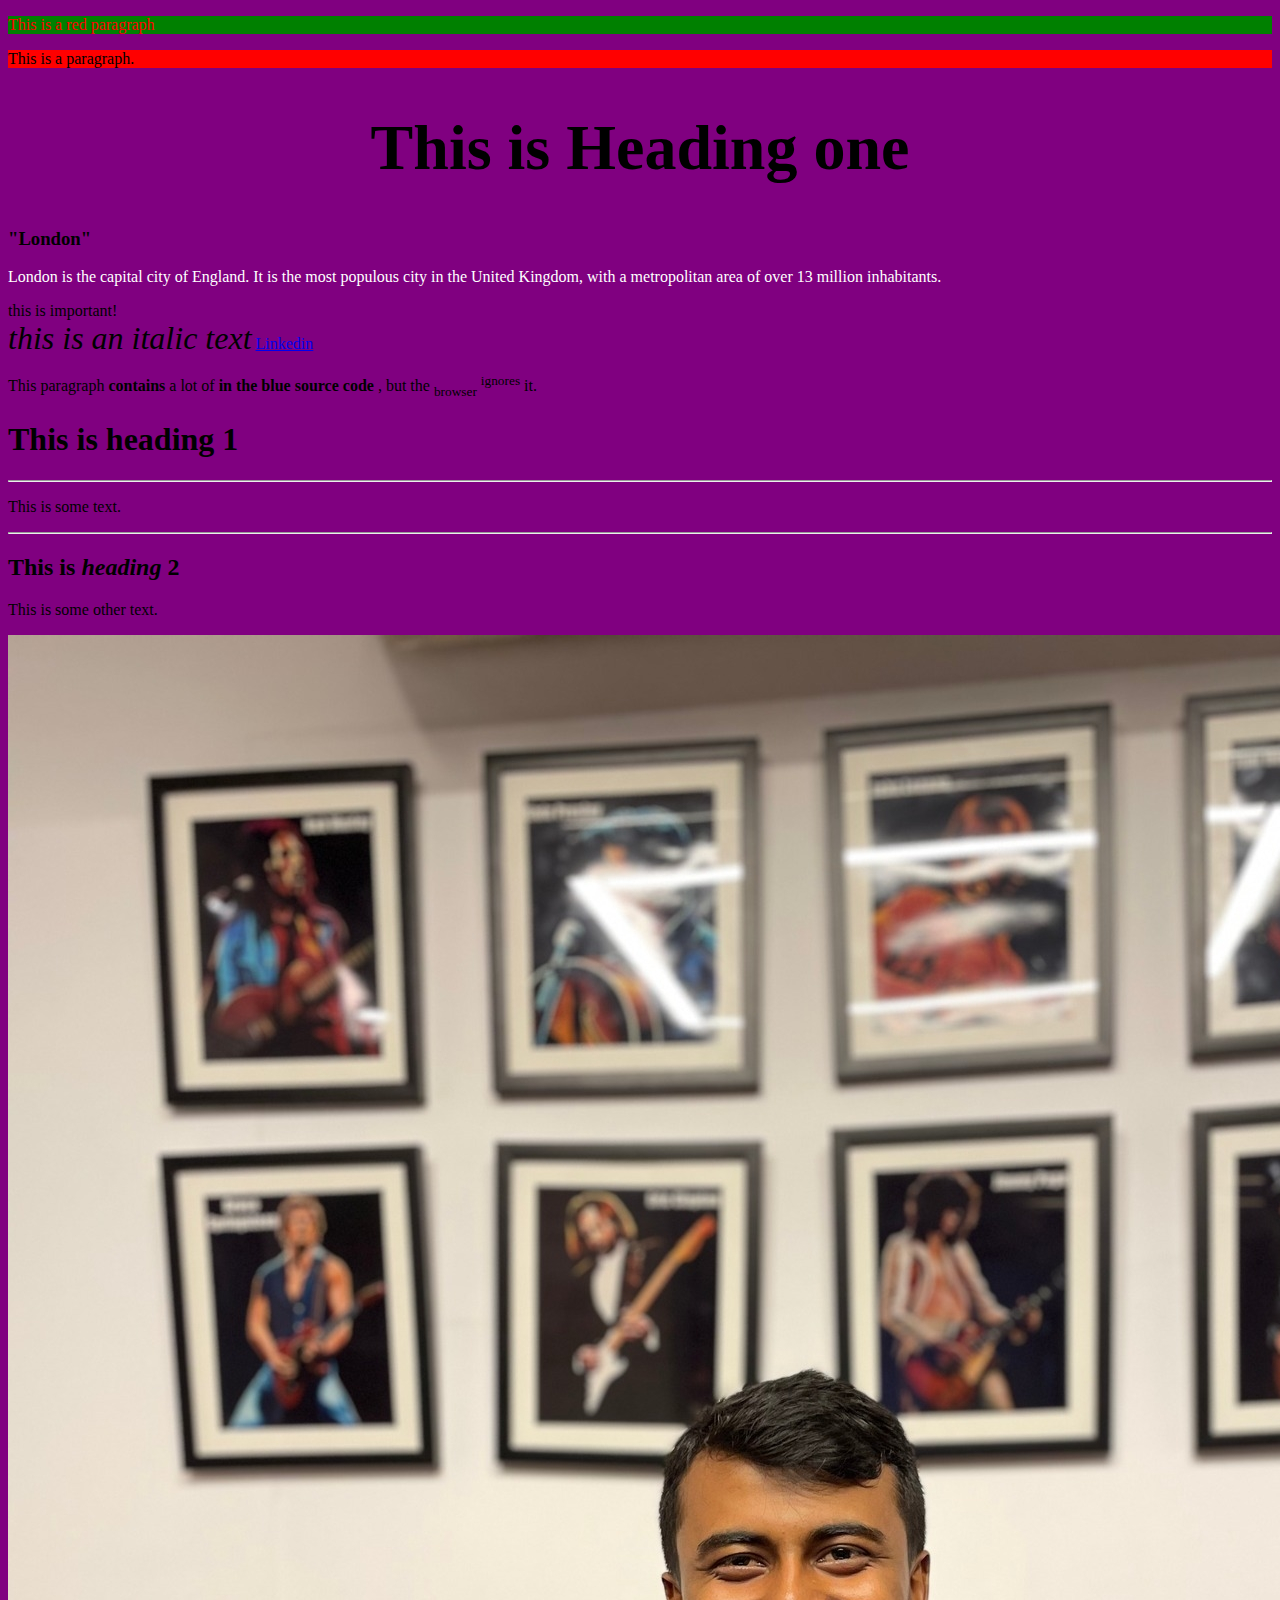
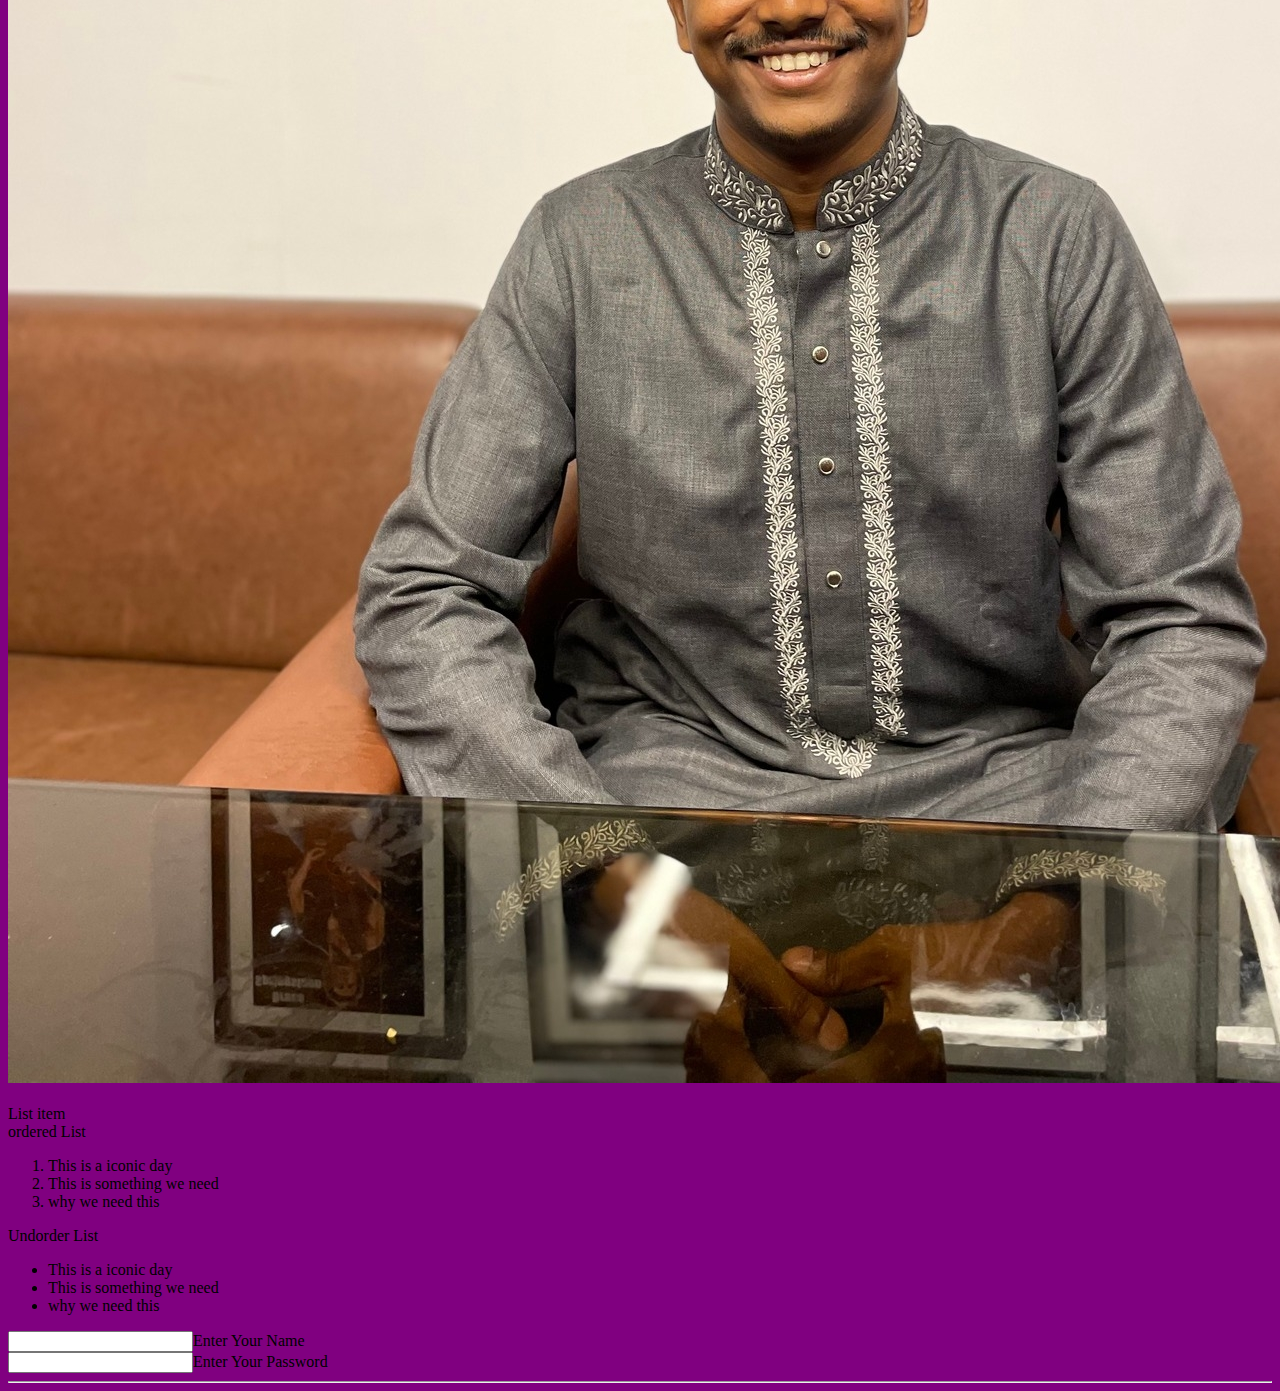
==== first.html @ ff7970a6 "My fist github upload" ====
<!DOCTYPE html>
<html lang="en-US">
<head>
    <title>My first website</title>
</head>
<body style="background-color:purple;">


<p style= "background-color: green; color:red"> This is a red paragraph</p>
<p title="I'm a tooltip" style="background-color:Red">This is a paragraph.</p>

<h1 style="font-size:400%; font-family:verdana; text-align:center;" > This is Heading one</h1>
<h3> "London" </h3>

<p style="color:white; font-family:verdana;">London is the capital city of England. It is the most populous city in the United Kingdom, with a metropolitan area of over 13 million inhabitants.</p>

<storng>this is important!</strong><br>
<i style=font-size:200%> this is an italic text</i>

<a href="https://www.linkedin.com/">Linkedin</a>
<p>
This paragraph <b>contains</b> a lot of <strong>in the blue source code</strong> , but the <sub>browser</sub>
<sup>ignores</sup> it.
</p>

<h1>This is heading 1</h1>
<hr>
<p>This is some text.</p>
<hr>
<h2>This is <em>heading</em> 2</h2>
<p>This is some other text.</p>

<img src="picture/imranprofilepic.jpg" alt="Imran"></img><br><br>


List item<br>
ordered List
<ol>
    <li>This is a iconic day</li>
    <li>This is something we need</li>
    <li>why we need this</li>
</ol>

Undorder List
<ul>
    <li>This is a iconic day</li>
    <li>This is something we need</li>
    <li>why we need this</li>
</ul>

<input type="text">Enter Your Name</input><br>
<input type="password">Enter Your Password</input>
<hr>
</body>
</html>
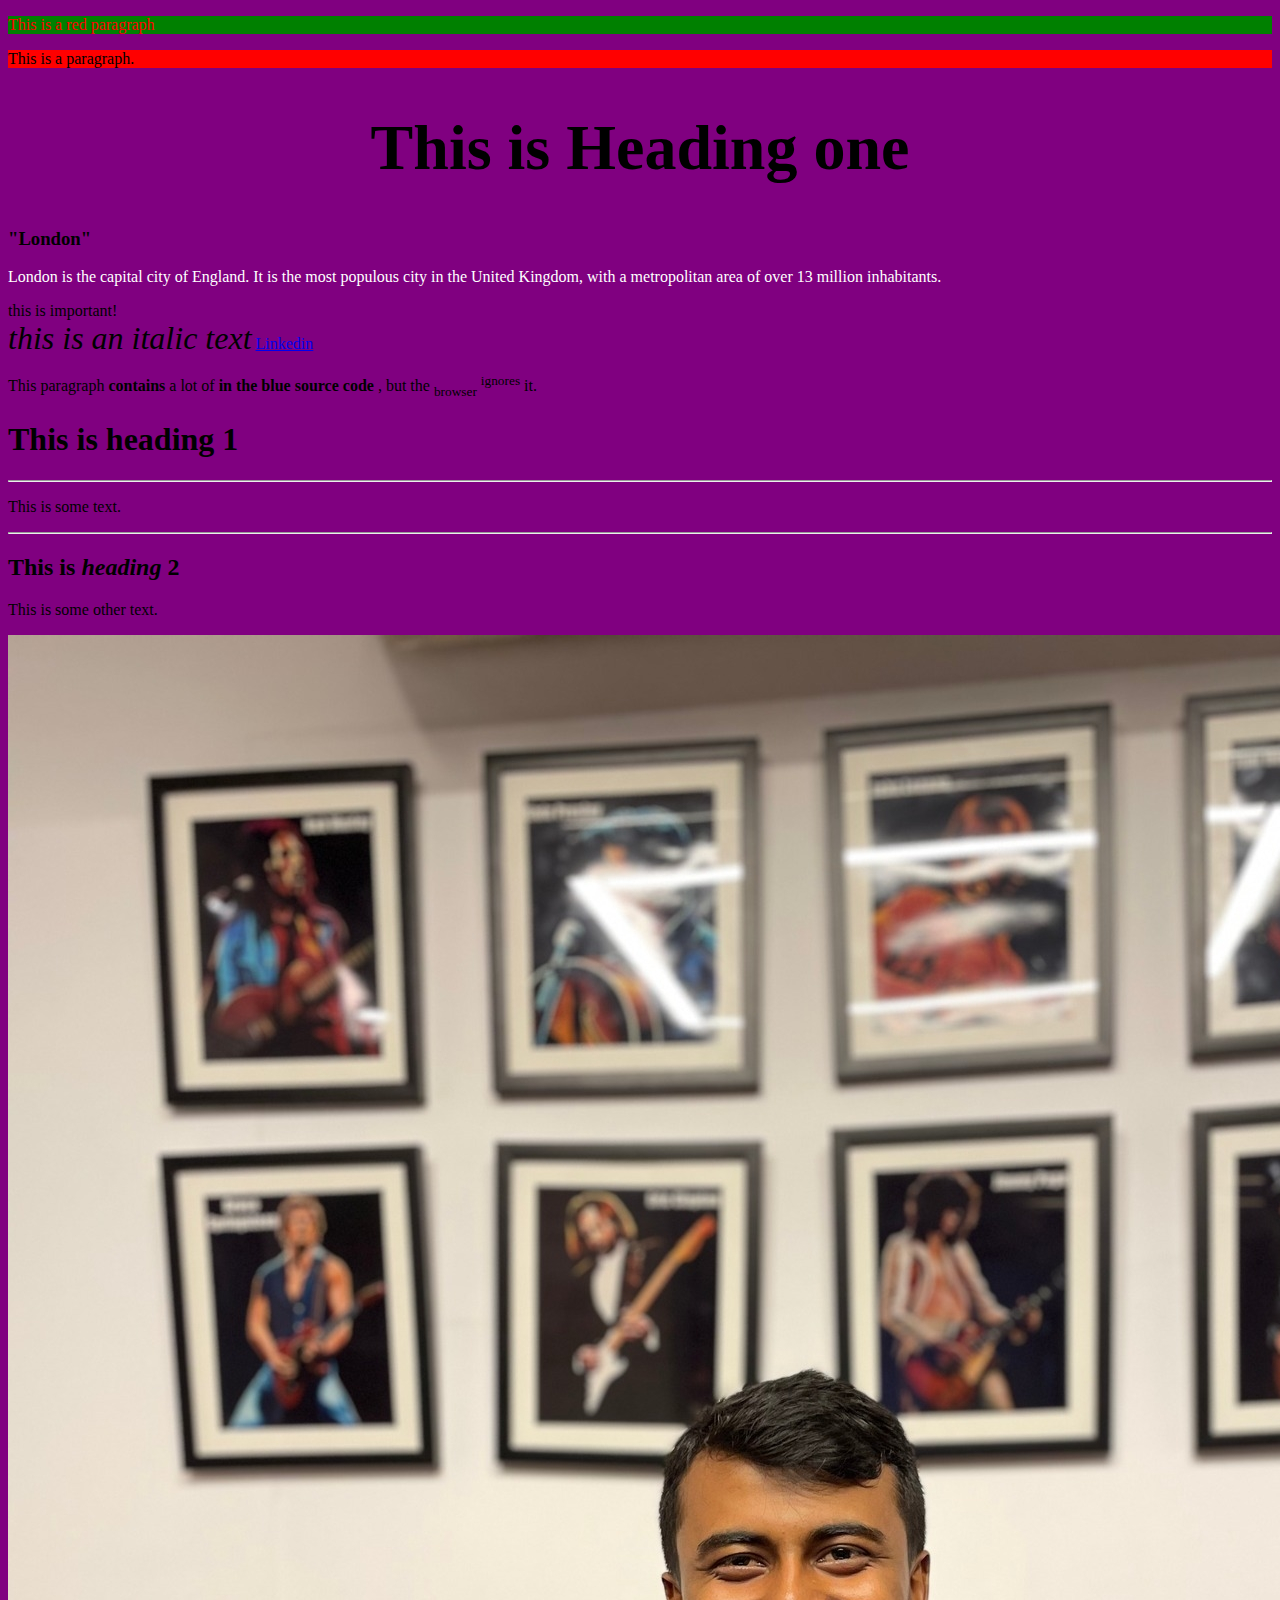
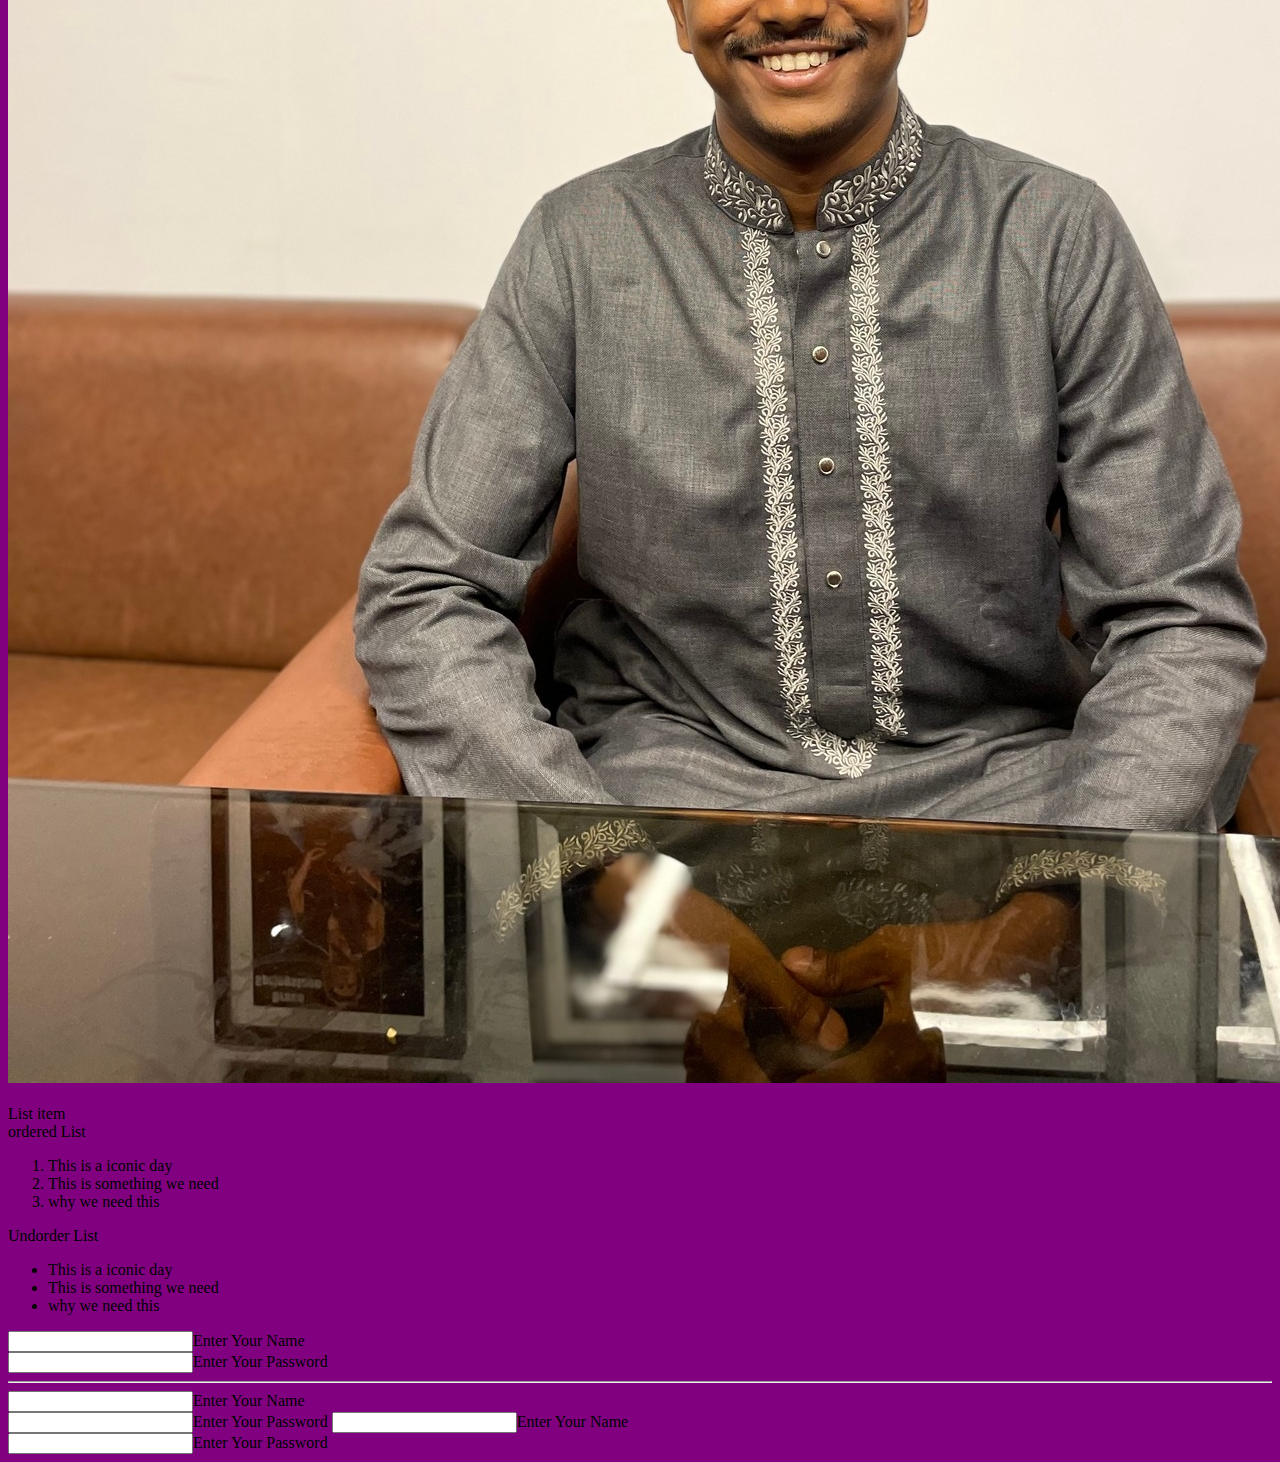
==== commit e5d5c6ee: "new element added at index" ====
--- a/first.html
+++ b/first.html
@@ -51,5 +51,12 @@
 <input type="text">Enter Your Name</input><br>
 <input type="password">Enter Your Password</input>
 <hr>
+
+<input type="text">Enter Your Name</input><br>
+<input type="password">Enter Your Password</input>
+<input type="text">Enter Your Name</input><br>
+<input type="password">Enter Your Password</input>
+
+
 </body>
 </html>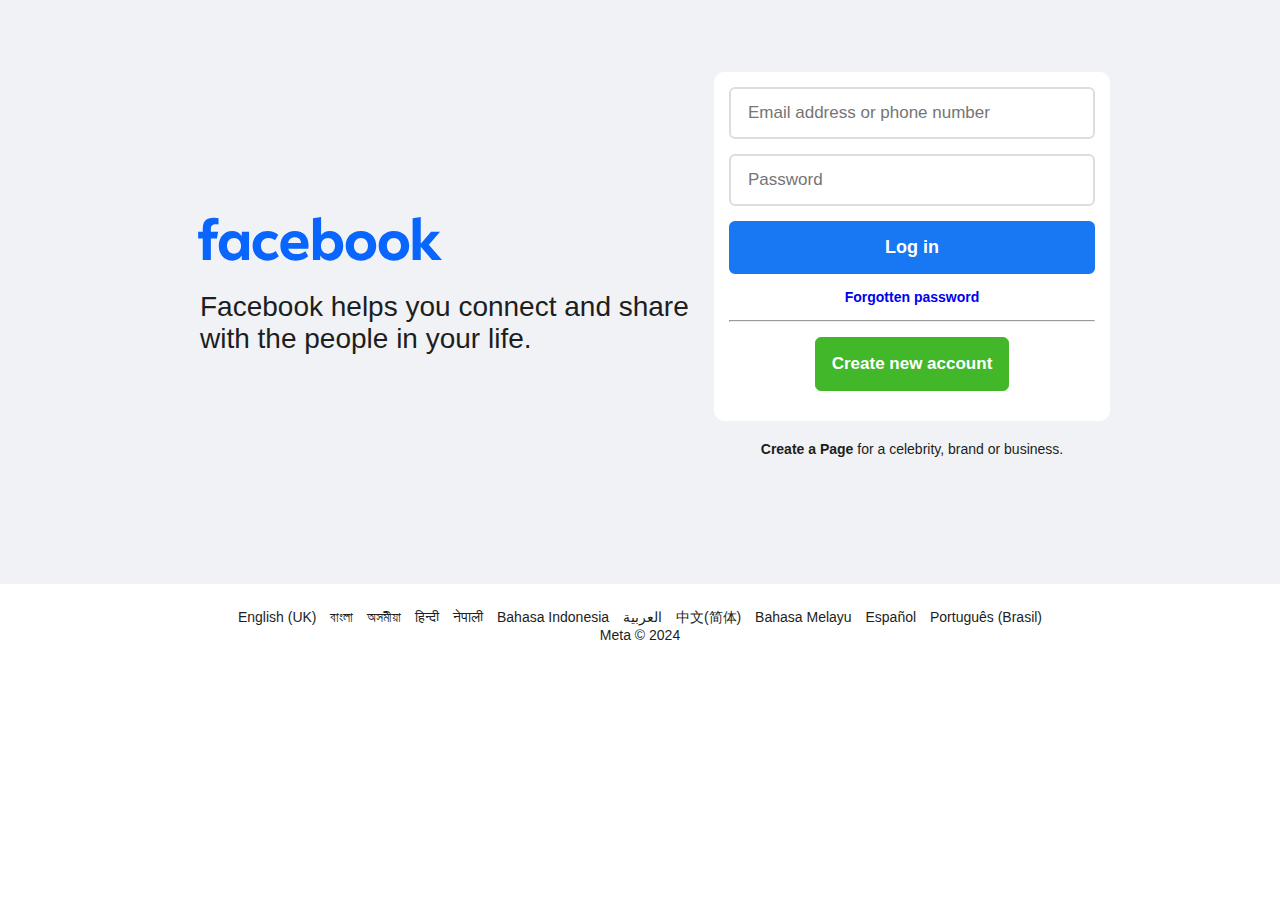
==== commit 56eafeed: "my git commit" ====
--- a/first.html
+++ b/first.html
@@ -1,62 +1,57 @@
 <!DOCTYPE html>
-<html lang="en-US">
+<html lang="en">
+
 <head>
-    <title>My first website</title>
+    <meta charset="utf-8">
+    <meta name="viewport" content="width=device-width, initial-scale=1.0">
+    <title>Facebook log in or sign up</title>
+    <link rel="shortcut icon" href="image/icons8-facebook-48.png" type="image/x-icon">
+    <link rel="stylesheet" href="style.css">
 </head>
-<body style="background-color:purple;">
+
+<body>
+    <div class="maincontainer">
+        <div class="containerarea">
+            <div class="fb_image">
+                <img src="image/4lCu2zih0ca.svg" alt="facebook">
+                <h2>Facebook helps you connect and share with the people in your life.</h2>
+    
+            </div>
+            <div class="form_part">
+                <form action="#">
+                    <input type="email" placeholder="Email address or phone number">
+                    <input type="password" placeholder="Password">
+                    <input type="button" value="Log in">
+                    <a href="#">Forgotten password</a>
+                    <hr>
+                    <button type="button">Create new account</button>
+                </form>
+                <p><a href="#">Create a Page</a> for a celebrity, brand or business.</p>
+            </div>
+    
+       </div>
+    </div>
+   
+   <div class="footer">
+
+        <ul>
+            <li><a href="#">English (UK)</a></li>
+            <li><a href="#">বাংলা</a></li>
+            <li><a href="#">অসমীয়া</a></li>
+            <li><a href="#">हिन्दी</a></li>
+            <li><a href="#">नेपाली</a></li>
+            <li><a href="#">Bahasa Indonesia</a></li>
+            <li><a href="#">العربية</a></li>
+            <li><a href="#">中文(简体)</a></li>
+            <li><a href="#">Bahasa Melayu</a></li>
+            <li><a href="#">Español</a></li>
+            <li><a href="#">Português (Brasil)</a></li>
+        </ul>
+        <p>Meta © 2024</p>
 
 
-<p style= "background-color: green; color:red"> This is a red paragraph</p>
-<p title="I'm a tooltip" style="background-color:Red">This is a paragraph.</p>
-
-<h1 style="font-size:400%; font-family:verdana; text-align:center;" > This is Heading one</h1>
-<h3> "London" </h3>
-
-<p style="color:white; font-family:verdana;">London is the capital city of England. It is the most populous city in the United Kingdom, with a metropolitan area of over 13 million inhabitants.</p>
-
-<storng>this is important!</strong><br>
-<i style=font-size:200%> this is an italic text</i>
-
-<a href="https://www.linkedin.com/">Linkedin</a>
-<p>
-This paragraph <b>contains</b> a lot of <strong>in the blue source code</strong> , but the <sub>browser</sub>
-<sup>ignores</sup> it.
-</p>
-
-<h1>This is heading 1</h1>
-<hr>
-<p>This is some text.</p>
-<hr>
-<h2>This is <em>heading</em> 2</h2>
-<p>This is some other text.</p>
-
-<img src="picture/imranprofilepic.jpg" alt="Imran"></img><br><br>
-
-
-List item<br>
-ordered List
-<ol>
-    <li>This is a iconic day</li>
-    <li>This is something we need</li>
-    <li>why we need this</li>
-</ol>
-
-Undorder List
-<ul>
-    <li>This is a iconic day</li>
-    <li>This is something we need</li>
-    <li>why we need this</li>
-</ul>
-
-<input type="text">Enter Your Name</input><br>
-<input type="password">Enter Your Password</input>
-<hr>
-
-<input type="text">Enter Your Name</input><br>
-<input type="password">Enter Your Password</input>
-<input type="text">Enter Your Name</input><br>
-<input type="password">Enter Your Password</input>
-
+   </div>
 
 </body>
+
 </html>--- a/style.css
+++ b/style.css
@@ -0,0 +1,146 @@
+*{
+    margin: 0;
+    padding: 0;
+    list-style: none;
+    box-sizing: border-box;
+
+}
+
+body{
+    color: #1c1e21;
+    font-family: Arial, Helvetica, sans-serif;
+    font-size: 14px;
+}
+
+.maincontainer{
+    background-color: #f0f2f5;
+
+}
+
+.containerarea{
+    width: 980px;
+    padding: 20px;
+    margin: 0 auto;
+    display: flex;
+    justify-content: space-between;
+    padding-top: 72px;
+    padding-bottom: 112px;
+    align-items: center;
+
+}   
+
+.fb_image{
+    flex-basis: 540px;
+}
+
+.fb_image img{
+    max-width: 100%;
+    height: auto;
+    width: 300px;
+}
+
+.fb_image h2{
+    padding-left: 30px;
+    font-size: 28px;
+    font-weight: normal;
+    color: #1c1e21;
+}
+
+.form_part{
+    flex-basis: 396px;
+    text-align: center;
+    
+}
+
+.form_part form{
+    padding: 15px;
+    background-color: #fff;
+    border: none;
+    border-radius: 10px;
+    box-shadow: 0 0 10 px #ddd;
+    text-align: center;
+    
+}
+
+.form_part input{
+    width: 100%;
+    display: block;
+    border: 2px solid #ddd;
+    padding: 14px 17px;
+    font-size: 17px;
+    border-radius: 6px;
+    margin-bottom: 15px;
+
+}
+
+.form_part input[type="button"] {
+    background-color: #1877f2;
+    border: 2px solid #1877f2;
+    color: #fff;
+    font-weight: bold;
+    font-size: 18px;
+    cursor: pointer;
+    
+
+}
+
+.form_part a{
+    font-size: 14px;
+    font-weight: bold;
+    text-decoration: none;
+    margin-bottom: 15px;
+    display: inline-block;
+}
+
+.form_part a:hover{
+    text-decoration: underline;
+}
+
+.form_part button[type="button"] {
+    margin: 15px 20px;
+    padding: 16px;
+    background-color: #42b72a;
+    color: #fff;
+    font-weight: bold;
+    font-size: 17px;
+    display: inline-block;
+    border: 1px solid #42b72a;
+    border-radius: 6px;
+    text-decoration: none;
+    cursor: pointer;
+}
+
+.form_part p{
+    font-size: 14px;
+    margin-top: 20px;
+    color: #1c1e21;
+}
+
+.form_part p a{
+    color: #1c1e21;
+
+}
+
+.footer{
+    background: #fff; 
+    padding: 25px 0;
+    text-align: center;
+}
+
+.footer ul{
+    text-align: center;
+}
+.footer ul li{
+    display: inline-block;
+    margin: 0 5px;
+}
+
+.footer ul li a{
+    color: #1c1e21;
+    font-size: 14px;
+    text-decoration: none;
+}
+
+.footer ul li a:hover{
+    text-decoration: underline;
+}